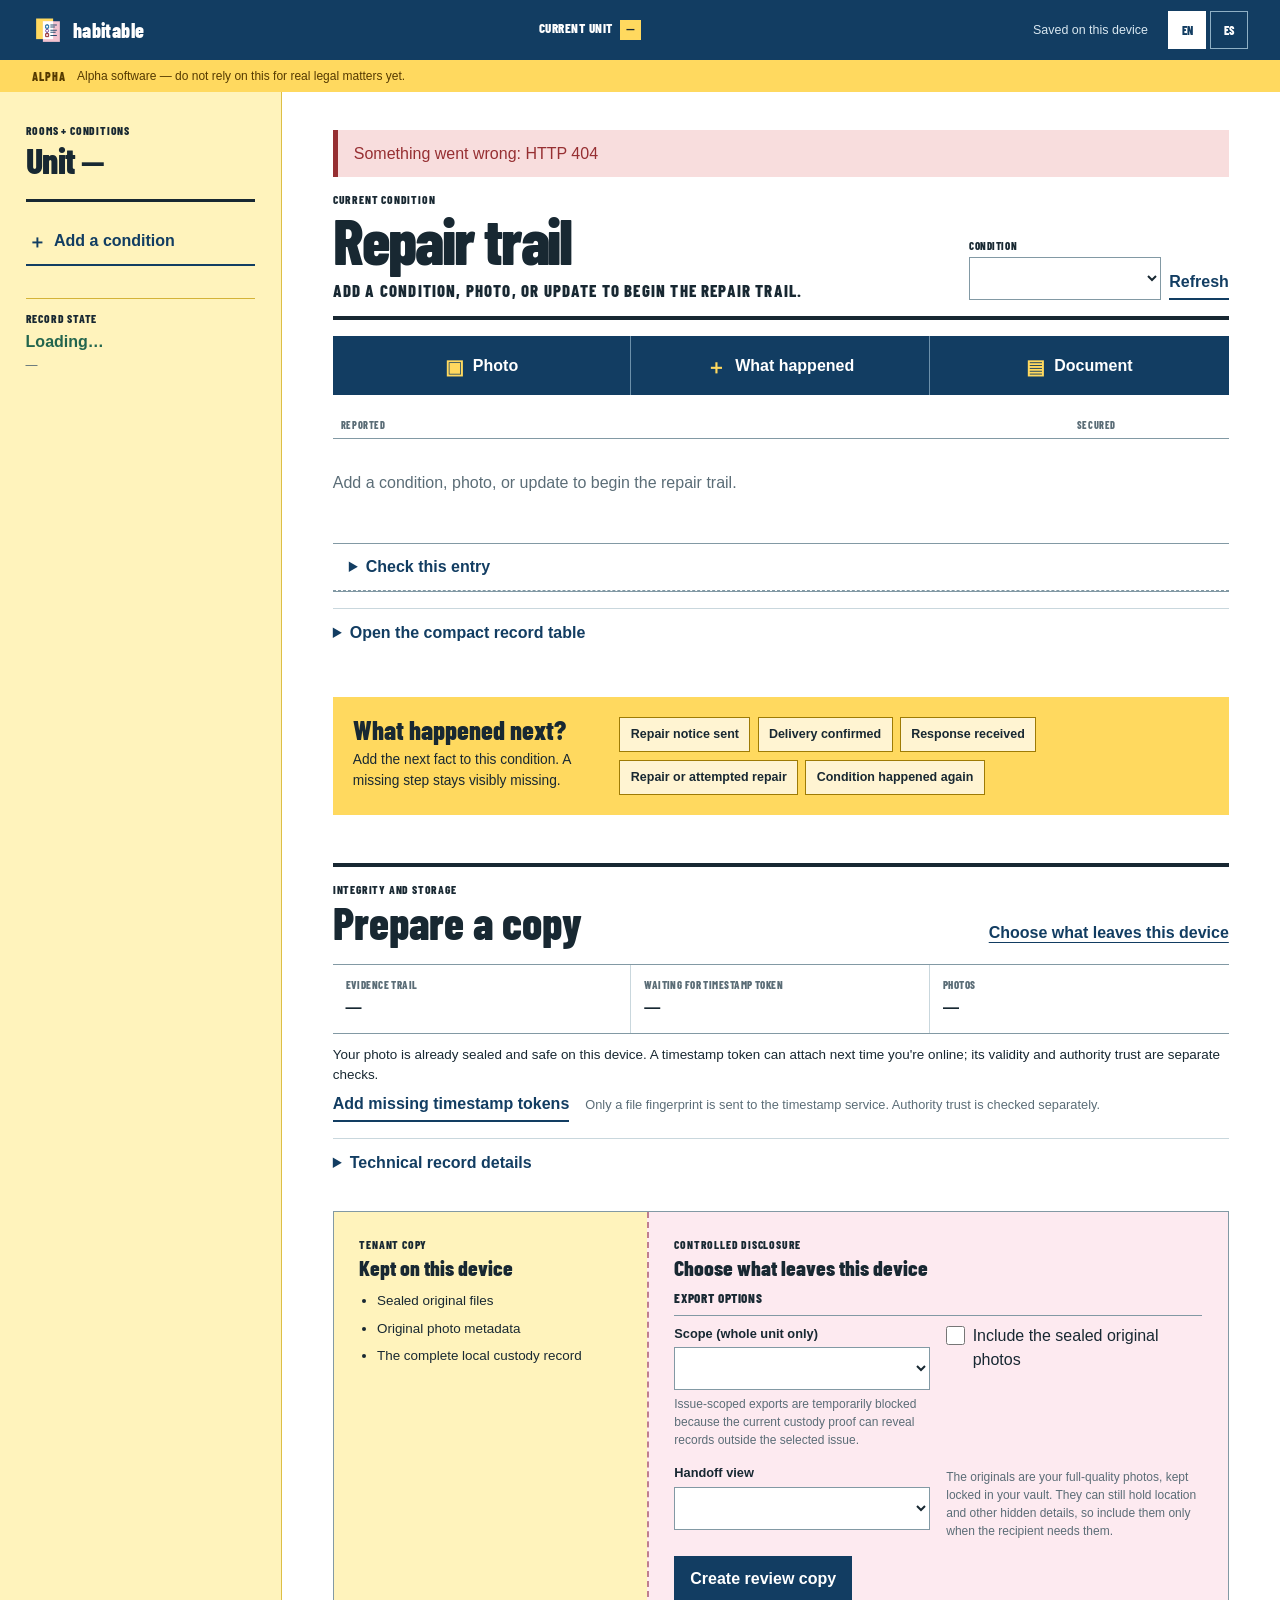
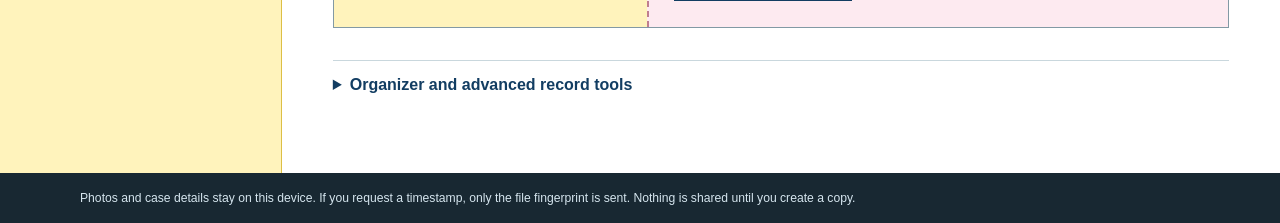
==== app/index.html @ 4eecc96c "wip: preserve in-progress work after an interrupted session Committed as-is by an automated sweep. N" ====
<!doctype html>
<html lang="en" dir="ltr">
  <head>
    <meta charset="utf-8" />
    <meta name="viewport" content="width=device-width, initial-scale=1" />
    <meta name="theme-color" content="#123d62" />
    <meta name="description" data-i18n="meta_description"
          content="Local-first tenant habitability-evidence tool." />
    <title data-i18n="app_title">habitable</title>
    <link rel="manifest" href="manifest.webmanifest" />
    <link rel="icon" href="icons/icon.svg" type="image/svg+xml" />
    <link rel="apple-touch-icon" href="icons/apple-touch-icon.png" />
    <meta name="mobile-web-app-capable" content="yes" />
    <meta name="apple-mobile-web-app-capable" content="yes" />
    <meta name="apple-mobile-web-app-title" content="habitable" />
    <meta name="apple-mobile-web-app-status-bar-style" content="black-translucent" />
    <link rel="stylesheet" href="styles.css" />
  </head>
  <body>
    <a class="skip-link" href="#main" data-i18n="skip_to_main">Skip to main content</a>

    <header class="case-header">
      <a class="brand" href="#atlas" aria-label="habitable">
        <img class="brand-mark" src="icons/icon.svg" alt="" width="32" height="32" />
        <span class="brand-name" data-i18n="app_name">habitable</span>
      </a>
      <p class="unit-stamp">
        <span data-i18n="workspace_unit">Current unit</span>
        <strong id="header-unit">—</strong>
      </p>
      <p class="local-state" data-i18n="rail_private">Saved on this device</p>
      <nav class="lang-nav" data-i18n-aria="lang_nav_label" aria-label="Language">
        <span class="sr-only" id="lang-label" data-i18n="language">Language</span>
        <div class="lang-buttons" role="group" aria-labelledby="lang-label">
          <button type="button" id="lang-en" class="lang-btn" data-lang="en"
                  aria-pressed="true">EN</button>
          <button type="button" id="lang-es" class="lang-btn" data-lang="es"
                  aria-pressed="false">ES</button>
        </div>
      </nav>
    </header>

    <div class="alpha-strip" role="region" data-i18n-aria="alpha_label"
         aria-label="Alpha software warning">
      <strong data-i18n="alpha_tag">Alpha</strong>
      <span data-i18n="alpha_warning">Alpha software — do not rely on this for real
        legal matters yet.</span>
    </div>

    <main id="main" class="case-work">
      <aside class="condition-drawer" aria-labelledby="issues-h">
        <div class="drawer-heading">
          <p data-i18n="issues_kicker">Rooms + conditions</p>
          <h1 id="issues-h"><span data-i18n="status_unit">Unit</span>
            <span id="masthead-unit">—</span></h1>
        </div>

        <p id="issues-empty" class="empty-note" hidden data-i18n="issues_empty_next">No
          conditions yet. Add the first condition to begin.</p>
        <ul id="issues-list" class="issues-list"></ul>
        <button type="button" class="new-condition" data-open-dialog="issue-dialog">
          <span aria-hidden="true">＋</span>
          <span data-i18n="add_issue_heading">Add a condition</span>
        </button>

        <div class="drawer-state" aria-labelledby="rail-state-h">
          <p id="rail-state-h" data-i18n="rail_record_state">Record state</p>
          <strong id="rail-custody" data-i18n="status_loading">Loading…</strong>
          <span id="rail-stamp">—</span>
        </div>
      </aside>

      <div class="repair-desk">
        <div id="announcer" class="announcer" role="status" aria-live="polite"
             aria-atomic="true"></div>

        <header class="trail-header">
          <div class="trail-title">
            <p id="trail-room" data-i18n="current_condition">Current condition</p>
            <h2 id="atlas-h" data-i18n="atlas_heading">Repair trail</h2>
            <p id="trail-condition" data-i18n="atlas_empty">Add a condition to begin its
              repair trail.</p>
          </div>
          <div class="condition-picker">
            <label for="atlas-filter-issue" data-i18n="atlas_filter_issue">Condition</label>
            <select id="atlas-filter-issue"></select>
            <button type="button" id="refresh-btn" class="text-button"
                    data-i18n="refresh">Refresh</button>
          </div>
        </header>

        <div id="record" class="entry-dock" role="toolbar"
             data-i18n-aria="entry_actions_label" aria-label="Add to this repair trail">
          <button type="button" data-open-dialog="capture-dialog">
            <span class="action-glyph" aria-hidden="true">▣</span>
            <span data-i18n="capture_heading">Photo</span>
          </button>
          <button type="button" data-open-dialog="timeline-dialog">
            <span class="action-glyph" aria-hidden="true">＋</span>
            <span data-i18n="timeline_heading">What happened</span>
          </button>
          <button type="button" data-open-dialog="artifact-dialog">
            <span class="action-glyph" aria-hidden="true">▤</span>
            <span data-i18n="artifact_heading">Document</span>
          </button>
        </div>

        <section id="atlas" class="trail" aria-labelledby="atlas-h">
          <div class="dual-clock-key">
            <span data-i18n="reported_date_label">Reported</span>
            <span data-i18n="secured_date_label">Secured</span>
          </div>
          <div id="atlas-plot" class="trail-log" role="group"
               aria-labelledby="atlas-h atlas-summary">
            <p id="atlas-empty" class="trail-empty" data-i18n="atlas_empty">Add a
              condition, photo, or update to begin the repair trail.</p>
            <div id="atlas-nodes" class="atlas-nodes"></div>
          </div>
          <p id="atlas-summary" class="sr-only" data-i18n="atlas_summary_empty">No events yet.</p>

          <details id="atlas-inspector" class="evidence-fold">
            <summary data-i18n="inspector_kicker">Check this entry</summary>
            <div class="fold-grid">
              <div class="fold-report">
                <span class="fold-label" data-i18n="reported_layer_label">What was reported</span>
                <h3 id="inspector-h" data-i18n="inspector_empty_heading">Choose an entry</h3>
                <p id="inspector-report" class="muted"
                   data-i18n="inspector_empty_body">Its reported date, source, links,
                  and technical handling will appear here.</p>
              </div>
              <div id="inspector-content" class="fold-proof">
                <span class="fold-label" data-i18n="secured_layer_label">What can be checked</span>
              </div>
            </div>
          </details>

          <details class="accessible-record">
            <summary data-i18n="atlas_read_as_list">Open the compact record table</summary>
            <div class="table-wrap">
              <table>
                <thead><tr>
                  <th scope="col" data-i18n="reported_date_label">Reported</th>
                  <th scope="col" data-i18n="atlas_col_issue">Condition</th>
                  <th scope="col" data-i18n="atlas_col_event">What happened</th>
                  <th scope="col" data-i18n="atlas_col_source">Source</th>
                  <th scope="col" data-i18n="secured_date_label">Secured</th>
                </tr></thead>
                <tbody id="atlas-table-body"></tbody>
              </table>
            </div>
          </details>
        </section>

        <section class="next-step" aria-labelledby="next-step-h">
          <div>
            <h2 id="next-step-h" data-i18n="next_heading">What happened next?</h2>
            <p data-i18n="next_intro">Add the next fact to this condition. A missing
              step stays visibly missing.</p>
          </div>
          <div class="next-actions">
            <button type="button" data-timeline-type="notice_sent"
                    data-i18n="event_notice_sent">Repair request sent</button>
            <button type="button" data-timeline-type="delivery_confirmed"
                    data-i18n="event_delivery_confirmed">Delivery confirmed</button>
            <button type="button" data-timeline-type="response_received"
                    data-i18n="event_response_received">Response received</button>
            <button type="button" data-timeline-type="repair"
                    data-i18n="event_repair">Repair or attempted repair</button>
            <button type="button" data-timeline-type="recurrence"
                    data-i18n="event_recurrence">Condition happened again</button>
          </div>
        </section>

        <section id="coordinate" class="prepare-copy" aria-labelledby="status-h">
          <header>
            <div>
              <p class="copy-label" data-i18n="coordinate_kicker">Before sharing</p>
              <h2 id="status-h" data-i18n="status_heading">Prepare a copy</h2>
            </div>
            <a href="#share" class="prepare-link" data-i18n="export_heading">Choose what
              leaves this device</a>
          </header>

          <div class="plain-checks">
            <p>
              <span data-i18n="status_custody">Chain of custody</span>
              <strong id="st-custody">—</strong>
            </p>
            <p>
              <span data-i18n="status_awaiting">Waiting for a timestamp token</span>
              <strong id="st-awaiting" aria-describedby="st-awaiting-help">—</strong>
            </p>
            <p>
              <span data-i18n="status_captures">Photos</span>
              <strong id="st-captures">—</strong>
            </p>
          </div>
          <p class="status-help" id="st-awaiting-help"
             data-i18n="status_awaiting_help">Photos are sealed locally while an independent
            timestamp is pending.</p>
          <div class="resolve-row">
            <button type="button" id="resolve-btn" class="text-button"
                    aria-describedby="resolve-help" data-i18n="resolve_deferred">Fetch missing
              timestamps</button>
            <p id="resolve-help" data-i18n="resolve_help">Only a file fingerprint is sent
              to the timestamp service.</p>
          </div>

          <details class="technical-record">
            <summary data-i18n="technical_details">Technical record details</summary>
            <p id="readiness-copy" class="muted" data-i18n="readiness_empty">Add a photo
              to begin documenting this case.</p>
            <span id="readiness-ring" class="sr-only" aria-hidden="true"><span
              id="readiness-value">0/0</span></span>
            <dl id="status-grid">
              <div><dt data-i18n="status_unit">Unit</dt><dd id="st-unit"
                data-i18n="status_loading">Loading…</dd></div>
              <div><dt data-i18n="status_fingerprint">Device fingerprint</dt>
                <dd id="st-fingerprint" class="mono" data-i18n="status_loading">Loading…</dd></div>
              <div><dt data-i18n="status_issues">Conditions</dt><dd id="st-issues">—</dd></div>
              <div><dt data-i18n="status_timestamped">Timestamp attached</dt>
                <dd id="st-timestamped">—</dd></div>
              <div><dt data-i18n="status_storage">Storage</dt><dd id="st-storage">—</dd></div>
              <div><dt data-i18n="status_network">Network</dt><dd id="st-network">—</dd></div>
            </dl>
            <div class="storage-track" aria-hidden="true"><span id="storage-sealed"></span><span
              id="storage-shared"></span></div>
            <p class="muted" id="storage-note"
               data-i18n="storage_doubling_note">Sealed originals are kept twice by design.</p>
          </details>

          <section id="share" class="copy-envelope" aria-labelledby="export-h">
            <div class="kept-side">
              <p class="copy-label" data-i18n="copy_kept_label">Tenant copy</p>
              <h3 data-i18n="copy_kept_heading">Kept on this device</h3>
              <ul>
                <li data-i18n="copy_kept_originals">Sealed original files</li>
                <li data-i18n="copy_kept_metadata">Original photo metadata</li>
                <li data-i18n="copy_kept_custody">The complete local custody record</li>
              </ul>
            </div>
            <div class="leaving-side">
              <p class="copy-label" data-i18n="share_kicker">Review copy</p>
              <h3 id="export-h" data-i18n="export_heading">Choose what leaves this device</h3>
              <form id="export-form" novalidate>
                <fieldset>
                  <legend data-i18n="export_legend">Copy options</legend>
                  <div class="field">
                    <label for="ex-issue" data-i18n="field_issue_optional">Scope (whole unit only)</label>
                    <select id="ex-issue" name="issue_id" aria-describedby="ex-scope-help"></select>
                    <p class="field-help" id="ex-scope-help"
                       data-i18n="export_scope_help">Issue-scoped exports are temporarily blocked.</p>
                  </div>
                  <div class="field-check">
                    <input type="checkbox" id="ex-originals" name="include_originals"
                           aria-describedby="ex-originals-help" />
                    <label for="ex-originals" data-i18n="field_include_originals">Include sealed
                      original photos</label>
                  </div>
                  <div class="field">
                    <label for="ex-profile" data-i18n="field_handoff_profile">View for the recipient</label>
                    <select id="ex-profile"></select>
                  </div>
                  <p class="field-help" id="ex-originals-help"
                     data-i18n="field_include_originals_help">Originals can hold location and
                    other hidden details.</p>
                </fieldset>
                <button type="submit" class="make-copy" data-i18n="export_submit">Create review copy</button>
              </form>
              <div id="export-result" class="result" hidden></div>
            </div>
          </section>
        </section>

        <details class="advanced-tools">
          <summary data-i18n="advanced_tools">Organizer and advanced record tools</summary>
          <div class="advanced-grid">
            <form id="relationship-form" novalidate>
              <fieldset>
                <legend data-i18n="relationship_heading">Connect records manually</legend>
                <div class="field">
                  <label for="rel-issue" data-i18n="field_issue">Condition</label>
                  <select id="rel-issue" required></select>
                </div>
                <div class="field">
                  <label for="rel-type" data-i18n="field_relationship_type">Relationship</label>
                  <select id="rel-type" required>
                    <option value="documents_condition">documents condition</option>
                    <option value="sent_via">sent via</option>
                    <option value="delivery_receipt_for">delivery receipt for</option>
                    <option value="response_to">response to</option>
                    <option value="before_of">before</option>
                    <option value="after_of">after</option>
                    <option value="inspection_finding_for">inspection finding for</option>
                    <option value="repair_claim_for">repair claim for</option>
                    <option value="expense_caused_by">expense caused by (asserted)</option>
                    <option value="deduction_for">deduction for (asserted)</option>
                    <option value="supports">supports</option>
                  </select>
                </div>
                <div class="field">
                  <label for="rel-source" data-i18n="field_source_id">Source record ID</label>
                  <input id="rel-source" required aria-required="true" class="mono" />
                </div>
                <div class="field">
                  <label for="rel-target" data-i18n="field_target_id">Target record ID</label>
                  <input id="rel-target" required aria-required="true" class="mono" />
                </div>
                <div class="field">
                  <label for="rel-assertion" data-i18n="field_assertion">Neutral note (optional)</label>
                  <input id="rel-assertion" />
                </div>
              </fieldset>
              <button type="submit" class="text-button" data-i18n="relationship_submit">Add relationship</button>
            </form>

            <form id="profile-form" novalidate>
              <fieldset>
                <legend data-i18n="profile_heading">Recipient workflow</legend>
                <div class="field">
                  <label for="profile-select" data-i18n="field_profile">Workflow</label>
                  <select id="profile-select" required></select>
                </div>
                <p id="profile-review" class="field-help"
                   data-i18n="profile_review_help">Some workflows require external review before
                  pilot use.</p>
              </fieldset>
              <button type="submit" class="text-button"
                      data-i18n="profile_submit">Select workflow</button>
            </form>
          </div>
        </details>
      </div>
    </main>

    <dialog id="capture-dialog" class="entry-dialog" aria-labelledby="capture-dialog-h">
      <div class="dialog-bar">
        <h2 id="capture-dialog-h" data-i18n="capture_heading">Photo</h2>
        <button type="button" class="dialog-close" data-close-dialog
                data-i18n-aria="close_dialog" aria-label="Close">×</button>
      </div>
      <form id="capture-form" novalidate>
        <fieldset>
          <legend data-i18n="capture_legend">Photo and details</legend>
          <div class="field">
            <label for="cap-issue" data-i18n="field_issue">Condition</label>
            <select id="cap-issue" name="issue_id" required aria-required="true"></select>
          </div>
          <div class="field">
            <label for="cap-file" data-i18n="field_photo">Photo</label>
            <input type="file" id="cap-file" name="file" accept="image/*"
                   capture="environment" required aria-required="true" />
          </div>
          <div class="field-check practice-control">
            <input type="checkbox" id="cap-devtsa" name="dev_tsa"
                   aria-describedby="cap-devtsa-help" />
            <label for="cap-devtsa" data-i18n="field_dev_tsa">Use a practice timestamp
              (offline testing)</label>
          </div>
          <p class="field-help" id="cap-devtsa-help"
             data-i18n="field_dev_tsa_help">For trying out the app without internet. A
            practice timestamp is not trusted.</p>
        </fieldset>
        <button type="submit" class="dialog-submit"
                data-i18n="capture_submit">Save photo to this condition</button>
      </form>
    </dialog>

    <dialog id="timeline-dialog" class="entry-dialog" aria-labelledby="timeline-dialog-h">
      <div class="dialog-bar">
        <h2 id="timeline-dialog-h" data-i18n="timeline_heading">What happened</h2>
        <button type="button" class="dialog-close" data-close-dialog
                data-i18n-aria="close_dialog" aria-label="Close">×</button>
      </div>
      <form id="timeline-form" novalidate>
        <fieldset>
          <legend data-i18n="timeline_legend">Update details</legend>
          <div class="field">
            <label for="tl-issue" data-i18n="field_issue">Condition</label>
            <select id="tl-issue" name="issue_id" required aria-required="true"></select>
          </div>
          <div class="field">
            <label for="tl-type" data-i18n="field_event_type">What happened</label>
            <select id="tl-type" name="event_type" required aria-required="true">
              <option value="condition_observed" data-i18n="event_condition_observed">Condition observed</option>
              <option value="notice_sent" data-i18n="event_notice_sent">Repair notice sent</option>
              <option value="delivery_confirmed" data-i18n="event_delivery_confirmed">Delivery confirmed</option>
              <option value="response_received" data-i18n="event_response_received">Response received</option>
              <option value="inspection" data-i18n="event_inspection">Inspection</option>
              <option value="repair" data-i18n="event_repair">Repair or attempted repair</option>
              <option value="recurrence" data-i18n="event_recurrence">Condition happened again</option>
              <option value="impact" data-i18n="event_impact">Impact recorded</option>
              <option value="other" data-i18n="event_other">Other</option>
            </select>
          </div>
          <div class="field" id="tl-other-field" hidden>
            <label for="tl-other" data-i18n="field_other_label">Name the other event</label>
            <input type="text" id="tl-other" name="other_label" autocomplete="off" />
          </div>
          <div class="field">
            <label for="tl-occurred" data-i18n="field_occurred_at">Date it happened</label>
            <input type="date" id="tl-occurred" name="occurred_at" required
                   aria-required="true" aria-describedby="tl-time-help" />
            <p class="field-help" id="tl-time-help"
               data-i18n="field_occurred_at_help">This is the date you report. The app
              separately records when you added this entry.</p>
          </div>
          <div class="field">
            <label for="tl-source" data-i18n="field_source">How do you know?</label>
            <select id="tl-source" name="source" required aria-required="true">
              <option value="firsthand" data-i18n="source_firsthand">Firsthand observation</option>
              <option value="message" data-i18n="source_message">Message or conversation</option>
              <option value="document" data-i18n="source_document">Document or receipt</option>
              <option value="official_record" data-i18n="source_official_record">Inspector or official record</option>
              <option value="other" data-i18n="source_other">Other source</option>
            </select>
          </div>
          <div class="field" id="tl-source-other-field" hidden>
            <label for="tl-source-other" data-i18n="field_source_detail">Name the other source</label>
            <input type="text" id="tl-source-other" name="source_detail" autocomplete="off" />
          </div>
          <div class="field field-wide">
            <label for="tl-text" data-i18n="field_text">Neutral factual note</label>
            <textarea id="tl-text" name="text" rows="3" required aria-required="true"></textarea>
          </div>
          <details class="link-evidence field-wide">
            <summary data-i18n="timeline_links_heading">Link related evidence (optional)</summary>
            <p class="field-help" data-i18n="timeline_links_help">Links keep the condition,
              notice, delivery, and response together.</p>
            <div class="field">
              <label for="tl-captures" data-i18n="field_link_captures">Related photos</label>
              <select id="tl-captures" name="capture_ids" multiple></select>
            </div>
            <div class="field">
              <label for="tl-notice" data-i18n="field_link_notice">Related repair notice</label>
              <select id="tl-notice" name="notice_entry_id"></select>
            </div>
            <div class="field">
              <label for="tl-receipt" data-i18n="field_link_receipt">Related delivery confirmation</label>
              <select id="tl-receipt" name="receipt_entry_id"></select>
            </div>
            <div class="field">
              <label for="tl-response" data-i18n="field_link_response">Related response</label>
              <select id="tl-response" name="response_entry_id"></select>
            </div>
          </details>
        </fieldset>
        <button type="submit" class="dialog-submit" data-i18n="timeline_submit">Add to
          repair trail</button>
      </form>
    </dialog>

    <dialog id="artifact-dialog" class="entry-dialog" aria-labelledby="artifact-dialog-h">
      <div class="dialog-bar">
        <h2 id="artifact-dialog-h" data-i18n="artifact_heading">Document</h2>
        <button type="button" class="dialog-close" data-close-dialog
                data-i18n-aria="close_dialog" aria-label="Close">×</button>
      </div>
      <form id="artifact-form" novalidate>
        <fieldset>
          <legend data-i18n="artifact_legend">Document details</legend>
          <div class="field">
            <label for="art-issue" data-i18n="field_issue">Condition</label>
            <select id="art-issue" required aria-required="true"></select>
          </div>
          <div class="field">
            <label for="art-file" data-i18n="field_document">Document</label>
            <input type="file" id="art-file" accept=".pdf,.txt,.md,.html,.eml,.json,.csv,image/*"
                   required aria-required="true" />
          </div>
          <div class="field">
            <label for="art-type" data-i18n="field_artifact_type">Document type</label>
            <select id="art-type" required>
              <option value="repair_request" data-i18n="artifact_repair_request">Repair request</option>
              <option value="delivery_receipt" data-i18n="artifact_delivery_receipt">Delivery receipt</option>
              <option value="landlord_response" data-i18n="artifact_landlord_response">Landlord response</option>
              <option value="inspection_report" data-i18n="artifact_inspection_report">Inspection report</option>
              <option value="utility_notice" data-i18n="artifact_utility_notice">Utility notice</option>
              <option value="accommodation_request" data-i18n="artifact_accommodation_request">Accommodation request</option>
              <option value="supporting_letter" data-i18n="artifact_supporting_letter">Supporting letter</option>
              <option value="clinician_letter" data-i18n="artifact_clinician_letter">Clinician letter</option>
              <option value="expense_receipt" data-i18n="artifact_expense_receipt">Expense receipt</option>
              <option value="deduction_itemization" data-i18n="artifact_deduction_itemization">Deduction itemization</option>
              <option value="relocation_record" data-i18n="artifact_relocation_record">Relocation record</option>
              <option value="partner_export" data-i18n="artifact_partner_export">Partner export</option>
              <option value="other_document" data-i18n="artifact_other_document">Other document</option>
            </select>
          </div>
          <div class="field">
            <label for="art-title" data-i18n="field_title">Title</label>
            <input id="art-title" required aria-required="true" />
          </div>
          <div class="field">
            <label for="art-source" data-i18n="field_artifact_source">How did you get this copy?</label>
            <input id="art-source" required aria-required="true" />
          </div>
          <div class="field">
            <label for="art-issuer" data-i18n="field_issuer">Asserted issuer (optional)</label>
            <input id="art-issuer" />
          </div>
          <div class="field">
            <label for="art-date" data-i18n="field_occurred_at">Date it happened</label>
            <input type="date" id="art-date" required aria-required="true" />
          </div>
        </fieldset>
        <button type="submit" class="dialog-submit"
                data-i18n="artifact_submit">Save document to this condition</button>
      </form>
    </dialog>

    <dialog id="issue-dialog" class="entry-dialog" aria-labelledby="issue-dialog-h">
      <div class="dialog-bar">
        <h2 id="issue-dialog-h" data-i18n="add_issue_heading">Add a condition</h2>
        <button type="button" class="dialog-close" data-close-dialog
                data-i18n-aria="close_dialog" aria-label="Close">×</button>
      </div>
      <form id="add-issue-form" novalidate>
        <fieldset>
          <legend data-i18n="add_issue_legend">What needs repair?</legend>
          <div class="field">
            <label for="ai-room" data-i18n="field_room">Room</label>
            <input type="text" id="ai-room" name="room" autocomplete="off" />
          </div>
          <div class="field">
            <label for="ai-category" data-i18n="field_category">Condition</label>
            <input type="text" id="ai-category" name="category" required
                   aria-required="true" autocomplete="off" />
          </div>
          <div class="field">
            <label for="ai-title" data-i18n="field_title">Short name</label>
            <input type="text" id="ai-title" name="title" autocomplete="off" />
          </div>
          <div class="field">
            <label for="ai-severity" data-i18n="field_severity">Urgency</label>
            <select id="ai-severity" name="severity">
              <option value="" data-i18n="severity_unset">Not set</option>
              <option value="low" data-i18n="severity_low">Low</option>
              <option value="medium" data-i18n="severity_medium">Medium</option>
              <option value="high" data-i18n="severity_high">High</option>
              <option value="urgent" data-i18n="severity_urgent">Urgent</option>
            </select>
          </div>
          <div class="field field-wide">
            <label for="ai-description" data-i18n="field_description">What can you observe?</label>
            <textarea id="ai-description" name="description" rows="3"></textarea>
          </div>
        </fieldset>
        <button type="submit" class="dialog-submit"
                data-i18n="add_issue_submit">Start this repair trail</button>
      </form>
    </dialog>

    <footer class="site-footer">
      <p data-i18n="footer_note">Photos and case details stay on this device. If you
        request a timestamp, only the file fingerprint is sent. Nothing is shared until
        you create a copy.</p>
    </footer>

    <script src="app.js"></script>
  </body>
</html>
---- app/styles.css ----
/* SPDX-License-Identifier: AGPL-3.0-or-later */
/* habitable — a screen-native repair trail, not a case-management dashboard. */

@font-face {
  font-family: "Barlow Condensed";
  src: url("fonts/BarlowCondensed-SemiBold.ttf") format("truetype");
  font-style: normal;
  font-weight: 600;
  font-display: swap;
}

@font-face {
  font-family: "Barlow Condensed";
  src: url("fonts/BarlowCondensed-ExtraBold.ttf") format("truetype");
  font-style: normal;
  font-weight: 800;
  font-display: swap;
}

:root {
  color-scheme: light;
  --screen: #edf3f5;
  --white: #ffffff;
  --ink: #182832;
  --muted: #5b6d77;
  --carbon: #123d62;
  --carbon-bright: #176aa7;
  --carbon-soft: #dbeaf3;
  --tenant: #ffd95f;
  --tenant-soft: #fff3bc;
  --shared: #f3c2cf;
  --shared-soft: #fdeaf0;
  --rule: #c9d7dd;
  --rule-dark: #8299a4;
  --good: #23654e;
  --good-soft: #d9eee6;
  --pending: #8a5c0a;
  --pending-soft: #fff0bd;
  --bad: #962f32;
  --bad-soft: #f8dddd;
  --body: "Trebuchet MS", "Aptos", "Segoe UI", sans-serif;
  --utility: "Barlow Condensed", "Arial Narrow", "Aptos Narrow", sans-serif;
  --data: ui-monospace, "SFMono-Regular", Menlo, Consolas, monospace;
  --page: min(92rem, 100%);
}

* { box-sizing: border-box; }
html { scroll-behavior: smooth; -webkit-text-size-adjust: 100%; }
body {
  min-block-size: 100vh;
  margin: 0;
  color: var(--ink);
  background: var(--screen);
  font: 1rem/1.5 var(--body);
}

button,
input,
select,
textarea { font: inherit; }
button,
select,
summary,
input[type="file"],
input[type="checkbox"] { cursor: pointer; }
a { color: var(--carbon); text-underline-offset: .22em; }
:focus-visible {
  outline: 3px solid var(--white);
  outline-offset: 2px;
  box-shadow: 0 0 0 5px var(--carbon);
}
[hidden] { display: none !important; }

.sr-only {
  position: absolute;
  inline-size: 1px;
  block-size: 1px;
  padding: 0;
  margin: -1px;
  overflow: hidden;
  clip: rect(0, 0, 0, 0);
  white-space: nowrap;
  border: 0;
}
.muted,
.field-help { color: var(--muted); }
.mono {
  overflow-wrap: anywhere;
  font-family: var(--data);
  font-size: .8rem;
}

.skip-link {
  position: fixed;
  inset-block-start: .5rem;
  inset-inline-start: -100vw;
  z-index: 100;
  padding: .7rem 1rem;
  color: var(--white);
  background: var(--ink);
  font-weight: 800;
}
.skip-link:focus { inset-inline-start: .5rem; }

/* The app opens like a field tool: unit, local state, and language in one line. */
.case-header {
  min-block-size: 3.75rem;
  display: grid;
  grid-template-columns: minmax(10rem, 1fr) auto minmax(10rem, 1fr) auto;
  align-items: center;
  gap: 1.25rem;
  padding: .55rem clamp(.8rem, 3vw, 2rem);
  color: var(--white);
  background: var(--carbon);
}
.brand {
  width: max-content;
  display: inline-flex;
  align-items: center;
  gap: .55rem;
  color: inherit;
  text-decoration: none;
}
.brand-mark { display: block; }
.brand-name {
  font: 800 1.25rem/1 var(--utility);
  letter-spacing: .02em;
  text-transform: lowercase;
}
.unit-stamp,
.local-state { margin: 0; }
.unit-stamp {
  display: flex;
  align-items: baseline;
  gap: .45rem;
  font: 700 .82rem/1 var(--utility);
  letter-spacing: .04em;
  text-transform: uppercase;
}
.unit-stamp strong {
  padding: .2rem .4rem;
  color: var(--ink);
  background: var(--tenant);
  font-family: var(--data);
}
.local-state {
  justify-self: end;
  color: #d8e7f0;
  font-size: .78rem;
}
.lang-buttons { display: flex; gap: .2rem; }
.lang-btn {
  min-inline-size: 2.4rem;
  min-block-size: 2.4rem;
  padding: .25rem;
  color: var(--white);
  background: transparent;
  border: 1px solid #8fb0c5;
  font: 800 .75rem/1 var(--utility);
}
.lang-btn[aria-pressed="true"] {
  color: var(--carbon);
  background: var(--white);
  border-color: var(--white);
}

.alpha-strip {
  display: flex;
  align-items: center;
  gap: .7rem;
  min-block-size: 2rem;
  padding: .3rem clamp(.8rem, 3vw, 2rem);
  color: #553a00;
  background: var(--tenant);
  font-size: .75rem;
}
.alpha-strip strong {
  font-family: var(--utility);
  letter-spacing: .08em;
  text-transform: uppercase;
}

.case-work {
  width: var(--page);
  min-block-size: calc(100vh - 5.75rem);
  display: grid;
  grid-template-columns: clamp(15.5rem, 22vw, 20rem) minmax(0, 1fr);
  margin: 0 auto;
  background: var(--white);
}

/* Canary is the tenant-held copy in a carbonless work-order set. */
.condition-drawer {
  min-inline-size: 0;
  padding: clamp(1.2rem, 3vw, 2rem) clamp(1rem, 2.4vw, 1.6rem);
  background: var(--tenant-soft);
  border-inline-end: 1px solid #ddbf45;
}
.drawer-heading {
  padding-block-end: 1rem;
  border-block-end: 3px solid var(--ink);
}
.drawer-heading p,
.trail-title > p,
.copy-label,
.fold-label,
.drawer-state > p {
  margin: 0 0 .25rem;
  font: 800 .72rem/1.2 var(--utility);
  letter-spacing: .07em;
  text-transform: uppercase;
}
.drawer-heading h1 {
  margin: 0;
  font: 800 clamp(1.6rem, 3vw, 2.25rem)/1 var(--utility);
  letter-spacing: -.015em;
}
.drawer-heading h1 span:last-child { font-family: var(--data); }
.empty-note {
  margin: 1rem 0;
  padding: .8rem 0;
  border-block-end: 1px solid #d4b338;
}
.issues-list {
  margin: 0;
  padding: 0;
  list-style: none;
}
.issue { border-block-end: 1px solid #d4b338; }
.issue-select {
  inline-size: 100%;
  display: grid;
  grid-template-columns: minmax(0, 1fr) auto;
  gap: .25rem .75rem;
  padding: .85rem .15rem;
  color: var(--ink);
  background: transparent;
  border: 0;
  text-align: start;
}
.issue-select[aria-pressed="true"] {
  padding-inline: .65rem;
  background: var(--white);
  box-shadow: inset .35rem 0 0 var(--carbon);
}
[dir="rtl"] .issue-select[aria-pressed="true"] {
  box-shadow: inset -.35rem 0 0 var(--carbon);
}
.issue-room {
  color: var(--muted);
  font: 800 .68rem/1.2 var(--utility);
  letter-spacing: .05em;
  text-transform: uppercase;
}
.issue-select strong {
  display: block;
  margin-block-start: .12rem;
  font-size: .95rem;
  line-height: 1.25;
}
.issue-count {
  align-self: center;
  min-inline-size: 2rem;
  padding: .12rem .35rem;
  color: var(--white);
  background: var(--carbon);
  font: 800 .68rem/1.2 var(--data);
  text-align: center;
}
.issue-state {
  grid-column: 1 / -1;
  color: var(--muted);
  font-size: .72rem;
}
.new-condition {
  inline-size: 100%;
  display: flex;
  align-items: center;
  gap: .5rem;
  margin-block-start: 1rem;
  padding: .7rem .15rem;
  color: var(--carbon);
  background: transparent;
  border: 0;
  border-block-end: 2px solid var(--carbon);
  font-weight: 800;
  text-align: start;
}
.new-condition span:first-child { font: 800 1.15rem/1 var(--utility); }
.drawer-state {
  margin-block-start: 2rem;
  padding-block-start: .8rem;
  border-block-start: 1px solid #d4b338;
}
.drawer-state strong {
  display: block;
  color: var(--good);
}
.drawer-state > span {
  display: block;
  margin-block-start: .15rem;
  color: var(--muted);
  font-size: .75rem;
}

.repair-desk {
  min-inline-size: 0;
  padding: clamp(1.15rem, 3vw, 2.5rem) clamp(1rem, 4vw, 4rem) 4rem;
}
.announcer {
  position: sticky;
  inset-block-start: .5rem;
  z-index: 12;
  min-block-size: 0;
}
.announcer:empty { display: none; }
.announcer:not(:empty) {
  margin-block-end: 1rem;
  padding: .7rem 1rem;
  color: var(--good);
  background: var(--good-soft);
  border-inline-start: .35rem solid var(--good);
}
.announcer.is-error {
  color: var(--bad);
  background: var(--bad-soft);
  border-inline-start-color: var(--bad);
}

.trail-header {
  display: grid;
  grid-template-columns: minmax(0, 1fr) auto;
  align-items: end;
  gap: 1.5rem;
  padding-block-end: 1rem;
  border-block-end: 4px solid var(--ink);
}
.trail-title h2 {
  margin: 0;
  font: 800 clamp(2.2rem, 5vw, 4.6rem)/.92 var(--utility);
  letter-spacing: -.035em;
}
.trail-title #trail-condition {
  max-inline-size: 48rem;
  margin: .65rem 0 0;
  font-size: 1.05rem;
  font-weight: 700;
}
.condition-picker {
  display: grid;
  grid-template-columns: auto auto;
  gap: .3rem .5rem;
  align-items: end;
}
.condition-picker label {
  grid-column: 1 / -1;
  font: 800 .68rem/1.2 var(--utility);
  letter-spacing: .05em;
  text-transform: uppercase;
}
.condition-picker select {
  min-inline-size: 12rem;
  max-inline-size: 18rem;
}

.entry-dock {
  display: grid;
  grid-template-columns: repeat(3, 1fr);
  margin-block: 1rem 1.5rem;
  color: var(--white);
  background: var(--carbon);
}
.entry-dock button {
  min-block-size: 3.7rem;
  display: flex;
  align-items: center;
  justify-content: center;
  gap: .55rem;
  padding: .65rem;
  color: inherit;
  background: transparent;
  border: 0;
  border-inline-end: 1px solid #6c90aa;
  font-weight: 800;
}
.entry-dock button:last-child { border-inline-end: 0; }
.entry-dock button:hover { background: var(--carbon-bright); }
.action-glyph {
  color: var(--tenant);
  font: 800 1.25rem/1 var(--utility);
}

.trail { margin-block-start: .5rem; }
.dual-clock-key {
  display: grid;
  grid-template-columns: 7.3rem 1.6rem minmax(0, 1fr) 9rem;
  gap: 0 .5rem;
  padding: 0 .5rem .4rem;
  color: var(--muted);
  font: 800 .64rem/1.2 var(--utility);
  letter-spacing: .06em;
  text-transform: uppercase;
}
.dual-clock-key span:first-child { grid-column: 1; }
.dual-clock-key span:last-child { grid-column: 4; }
.trail-log {
  position: relative;
  border-block-start: 1px solid var(--rule-dark);
}
.trail-empty {
  margin: 0;
  padding: 2rem 0;
  color: var(--muted);
}
.atlas-nodes { position: relative; }
.atlas-node {
  inline-size: 100%;
  min-block-size: 5.4rem;
  display: grid;
  grid-template-columns: 7.3rem 1.6rem minmax(0, 1fr) 9rem;
  align-items: stretch;
  gap: 0 .5rem;
  padding: 0 .5rem;
  color: var(--ink);
  background: var(--white);
  border: 0;
  border-block-end: 1px solid var(--rule);
  text-align: start;
}
.atlas-node:hover { background: #f6fafc; }
.atlas-node.node-selected {
  background: var(--carbon-soft);
  box-shadow: inset .35rem 0 0 var(--carbon-bright);
}
.atlas-node.node-linked:not(.node-selected) {
  background: #f5f0fa;
  box-shadow: inset .25rem 0 0 #8053a1;
}
[dir="rtl"] .atlas-node.node-selected {
  box-shadow: inset -.35rem 0 0 var(--carbon-bright);
}
[dir="rtl"] .atlas-node.node-linked:not(.node-selected) {
  box-shadow: inset -.25rem 0 0 #8053a1;
}
.trail-reported,
.trail-secured {
  align-self: center;
  font-family: var(--data);
  font-size: .7rem;
  line-height: 1.25;
}
.trail-secured {
  color: var(--muted);
  text-align: end;
}
.trail-mark {
  position: relative;
  display: flex;
  align-items: center;
  justify-content: center;
}
.trail-mark::before {
  content: "";
  position: absolute;
  inset-block: 0;
  inset-inline-start: calc(50% - 1px);
  inline-size: 2px;
  background: var(--rule-dark);
}
.trail-mark i {
  position: relative;
  z-index: 1;
  inline-size: 1rem;
  block-size: 1rem;
  display: block;
  background: var(--white);
  border: 3px solid var(--carbon-bright);
}
.event-notice .trail-mark i,
.event-delivery .trail-mark i { border-radius: 50%; border-color: #8053a1; }
.event-repair .trail-mark i { transform: rotate(45deg); border-color: var(--good); }
.event-recurrence .trail-mark i { border-color: var(--bad); background: var(--bad-soft); }
.node-awaiting .trail-mark i { border-style: dashed; border-color: var(--pending); }
.trail-copy {
  align-self: center;
  min-inline-size: 0;
  padding-block: .8rem;
}
.trail-copy strong {
  display: block;
  font-size: 1rem;
  line-height: 1.25;
}
.trail-copy span {
  display: block;
  margin-block-start: .18rem;
  color: var(--muted);
  font-size: .82rem;
  overflow-wrap: anywhere;
}
.trail-proof {
  display: inline-flex !important;
  width: max-content;
  margin-block-start: .4rem !important;
  padding: .1rem .35rem;
  color: var(--good) !important;
  background: var(--good-soft);
  font: 800 .63rem/1.3 var(--utility);
  letter-spacing: .03em;
  text-transform: uppercase;
}
.node-awaiting .trail-proof {
  color: var(--pending) !important;
  background: var(--pending-soft);
}

.evidence-fold {
  margin-block-start: 1rem;
  border-block: 1px solid var(--rule-dark);
}
.evidence-fold > summary {
  padding: .7rem 1rem;
  color: var(--carbon);
  background: var(--white);
  border-block-end: 1px dashed var(--rule-dark);
  font-weight: 800;
}
.fold-grid {
  display: grid;
  grid-template-columns: 1fr 2fr;
  gap: 0;
}
.fold-report,
.fold-proof { padding: 1rem; }
.fold-report { background: var(--tenant-soft); }
.fold-proof {
  background: var(--shared-soft);
  border-inline-start: 2px dashed #bd7b8c;
}
.fold-grid h3 { margin: .2rem 0 0; font-size: 1.15rem; }
#inspector-report { margin: .65rem 0 0; }
#inspector-content p { margin-block-start: 0; }
#inspector-content dl {
  display: grid;
  grid-template-columns: minmax(8rem, auto) 1fr;
  gap: .35rem 1rem;
  margin: 0;
}
#inspector-content dt {
  color: var(--muted);
  font: 800 .68rem/1.4 var(--utility);
  letter-spacing: .04em;
  text-transform: uppercase;
}
#inspector-content dd { margin: 0; }

.accessible-record,
.technical-record,
.advanced-tools {
  margin-block-start: 1rem;
  border-block-start: 1px solid var(--rule);
}
.accessible-record > summary,
.technical-record > summary,
.advanced-tools > summary {
  padding: .75rem 0;
  color: var(--carbon);
  font-weight: 800;
}
.table-wrap { max-inline-size: 100%; overflow-x: auto; }
table { inline-size: 100%; border-collapse: collapse; font-size: .84rem; }
th,
td {
  padding: .55rem;
  border-block-end: 1px solid var(--rule);
  text-align: start;
  vertical-align: top;
}
th {
  color: var(--muted);
  font: 800 .68rem/1.2 var(--utility);
  letter-spacing: .04em;
  text-transform: uppercase;
}
.table-select {
  padding: 0;
  color: var(--carbon);
  background: transparent;
  border: 0;
  text-align: start;
  text-decoration: underline;
  text-underline-offset: .2em;
}

.next-step {
  display: grid;
  grid-template-columns: minmax(13rem, .7fr) 1.7fr;
  gap: 1.5rem;
  margin-block-start: 2.5rem;
  padding: 1.25rem;
  background: var(--tenant);
}
.next-step h2 {
  margin: 0;
  font: 800 1.65rem/1 var(--utility);
}
.next-step p { margin: .4rem 0 0; font-size: .86rem; }
.next-actions {
  display: flex;
  flex-wrap: wrap;
  align-content: start;
  gap: .45rem;
}
.next-actions button {
  padding: .45rem .65rem;
  color: var(--ink);
  background: rgba(255, 255, 255, .72);
  border: 1px solid #9e7b05;
  font-size: .78rem;
  font-weight: 800;
}
.next-actions button:hover { background: var(--white); }

.prepare-copy {
  margin-block-start: 3rem;
  padding-block-start: 1rem;
  border-block-start: 4px solid var(--ink);
}
.prepare-copy > header {
  display: flex;
  align-items: end;
  justify-content: space-between;
  gap: 1rem;
}
.prepare-copy h2 {
  margin: 0;
  font: 800 clamp(1.75rem, 3.5vw, 2.8rem)/1 var(--utility);
}
.prepare-link { font-weight: 800; }
.plain-checks {
  display: grid;
  grid-template-columns: repeat(3, 1fr);
  margin-block-start: 1.2rem;
  border-block: 1px solid var(--rule-dark);
}
.plain-checks p {
  margin: 0;
  padding: .8rem;
  border-inline-end: 1px solid var(--rule);
}
.plain-checks p:last-child { border-inline-end: 0; }
.plain-checks span {
  display: block;
  color: var(--muted);
  font: 800 .68rem/1.25 var(--utility);
  letter-spacing: .04em;
  text-transform: uppercase;
}
.plain-checks strong { display: block; margin-block-start: .25rem; }
.custody-ok { color: var(--good); }
.custody-bad { color: var(--bad); }
.status-help { margin: .7rem 0 .2rem; font-size: .84rem; }
.resolve-row {
  display: flex;
  align-items: baseline;
  flex-wrap: wrap;
  gap: .5rem 1rem;
}
.resolve-row p { margin: 0; color: var(--muted); font-size: .8rem; }
.text-button {
  padding: .25rem 0;
  color: var(--carbon);
  background: transparent;
  border: 0;
  border-block-end: 2px solid currentColor;
  font-weight: 800;
}
.technical-record dl {
  display: grid;
  grid-template-columns: repeat(2, minmax(0, 1fr));
  gap: 0 1rem;
  margin: 0;
}
.technical-record dl div {
  padding: .55rem 0;
  border-block-end: 1px solid var(--rule);
}
.technical-record dt {
  color: var(--muted);
  font: 800 .68rem/1.2 var(--utility);
  text-transform: uppercase;
}
.technical-record dd { margin: .15rem 0 0; }
.storage-track {
  block-size: .45rem;
  display: flex;
  margin-block-start: .8rem;
  background: var(--rule);
}
#storage-sealed { background: var(--carbon-bright); }
#storage-shared { background: var(--shared); }

/* Carbonless-copy metaphor: canary stays with the tenant, pink leaves deliberately. */
.copy-envelope {
  display: grid;
  grid-template-columns: minmax(13rem, .7fr) minmax(0, 1.3fr);
  margin-block-start: 1.5rem;
  border: 1px solid var(--rule-dark);
}
.kept-side,
.leaving-side { padding: clamp(1rem, 3vw, 1.6rem); }
.kept-side { background: var(--tenant-soft); }
.leaving-side {
  background: var(--shared-soft);
  border-inline-start: 2px dashed #bf7e90;
}
.copy-envelope h3 {
  margin: .1rem 0 .8rem;
  font: 800 1.35rem/1.05 var(--utility);
}
.kept-side ul { margin: 0; padding-inline-start: 1.1rem; font-size: .84rem; }
.kept-side li + li { margin-block-start: .45rem; }
.leaving-side fieldset { grid-template-columns: 1fr 1fr; }
.make-copy,
.dialog-submit {
  min-block-size: 2.8rem;
  padding: .65rem 1rem;
  color: var(--white);
  background: var(--carbon);
  border: 0;
  font-weight: 800;
}
.make-copy:hover,
.dialog-submit:hover { background: var(--carbon-bright); }
.result {
  margin-block-start: 1rem;
  padding: 1rem;
  background: var(--white);
  border-inline-start: .35rem solid var(--carbon);
}
.result.is-ok { border-inline-start-color: var(--good); }
.result.is-error { border-inline-start-color: var(--bad); }
.proof {
  margin-block-start: 1rem;
  padding-block-start: .8rem;
  border-block-start: 1px solid var(--rule);
}
.proof-sub { margin: .4rem 0; }
.flash-ok { animation: flash-ok 1.1s ease-out; }
@keyframes flash-ok {
  0% { background: var(--good-soft); }
  100% { background: transparent; }
}

.advanced-tools { margin-block-start: 2rem; }
.advanced-grid {
  display: grid;
  grid-template-columns: 1fr 1fr;
  gap: 1.5rem;
  padding: 1rem;
  background: var(--screen);
}

fieldset {
  min-inline-size: 0;
  display: grid;
  grid-template-columns: repeat(2, minmax(0, 1fr));
  gap: .9rem 1rem;
  margin: 0 0 1rem;
  padding: 0;
  border: 0;
}
legend {
  grid-column: 1 / -1;
  inline-size: 100%;
  margin-block-end: .5rem;
  padding: 0 0 .5rem;
  border-block-end: 1px solid var(--rule-dark);
  font: 800 .82rem/1.2 var(--utility);
  letter-spacing: .05em;
  text-transform: uppercase;
}
.field,
.field-check { min-inline-size: 0; }
.field-wide { grid-column: 1 / -1; }
.field label {
  display: block;
  margin-block-end: .25rem;
  font-size: .8rem;
  font-weight: 800;
}
.field input,
.field select,
.field textarea,
.condition-picker select {
  inline-size: 100%;
  min-block-size: 2.7rem;
  padding: .55rem .65rem;
  color: var(--ink);
  background: var(--white);
  border: 1px solid var(--rule-dark);
  border-radius: 0;
}
.field textarea { resize: vertical; }
.field input[type="file"] { padding: .42rem; }
.field-help { margin: .3rem 0 0; font-size: .75rem; }
.field-check {
  display: grid;
  grid-template-columns: auto 1fr;
  align-items: start;
  gap: .45rem;
}
.field-check input {
  inline-size: 1.2rem;
  block-size: 1.2rem;
  margin: .12rem 0 0;
}
.link-evidence {
  grid-column: 1 / -1;
  padding: .7rem;
  background: var(--screen);
  border: 1px solid var(--rule);
}
.link-evidence > summary { font-weight: 800; }
.link-evidence[open] {
  display: grid;
  grid-template-columns: 1fr 1fr;
  gap: .8rem;
}
.link-evidence[open] > summary,
.link-evidence[open] > p { grid-column: 1 / -1; }

.entry-dialog {
  inline-size: min(46rem, calc(100% - 2rem));
  max-inline-size: none;
  max-block-size: calc(100vh - 2rem);
  margin-block: 1rem;
  margin-inline-start: auto;
  margin-inline-end: 1rem;
  padding: 0;
  color: var(--ink);
  background: var(--white);
  border: 0;
  border-block-start: .55rem solid var(--carbon);
  box-shadow: -1rem 0 3rem rgba(18, 61, 98, .24);
}
[dir="rtl"] .entry-dialog {
  margin-inline-start: 1rem;
  margin-inline-end: auto;
  box-shadow: 1rem 0 3rem rgba(18, 61, 98, .24);
}
.entry-dialog::backdrop { background: rgba(18, 40, 50, .62); }
.dialog-bar {
  display: flex;
  align-items: center;
  justify-content: space-between;
  gap: 1rem;
  padding: 1rem 1.25rem;
  background: var(--tenant-soft);
  border-block-end: 1px solid #d6b945;
}
.dialog-bar h2 {
  margin: 0;
  font: 800 2rem/1 var(--utility);
}
.dialog-close {
  inline-size: 2.5rem;
  block-size: 2.5rem;
  display: grid;
  place-items: center;
  padding: 0;
  color: var(--ink);
  background: transparent;
  border: 2px solid currentColor;
  font-size: 1.6rem;
  line-height: 1;
}
.entry-dialog form { padding: 1.25rem; }

.site-footer {
  padding: 1rem clamp(.8rem, 3vw, 2rem);
  color: #d5e5ee;
  background: var(--ink);
  font-size: .76rem;
}
.site-footer p { max-inline-size: 70rem; margin: 0 auto; }

@media (max-width: 900px) {
  .case-header {
    grid-template-columns: 1fr auto auto;
    gap: .65rem;
  }
  .local-state { display: none; }
  .case-work { grid-template-columns: 1fr; }
  .condition-drawer {
    padding-block: 1rem;
    border-inline-end: 0;
    border-block-end: 1px solid #d4b338;
  }
  .drawer-heading {
    display: flex;
    align-items: end;
    justify-content: space-between;
    gap: 1rem;
  }
  .drawer-heading p { margin: 0; }
  .issues-list {
    display: flex;
    gap: .5rem;
    overflow-x: auto;
    padding-block: .75rem .2rem;
    scroll-snap-type: x proximity;
  }
  .issue {
    flex: 0 0 min(16rem, 80vw);
    border: 1px solid #d4b338;
    scroll-snap-align: start;
  }
  .issue-select { padding-inline: .65rem; }
  .new-condition { margin-block-start: .5rem; }
  .drawer-state { display: none; }
  .repair-desk { padding-block-start: 1.25rem; }
}

@media (max-width: 680px) {
  .case-header {
    min-block-size: 3.3rem;
    padding-inline: .7rem;
  }
  .brand-name { display: none; }
  .unit-stamp span { display: none; }
  .alpha-strip { align-items: start; }
  .trail-header { grid-template-columns: 1fr; gap: .8rem; }
  .trail-title h2 { font-size: 2.65rem; }
  .condition-picker {
    grid-template-columns: minmax(0, 1fr) auto;
    inline-size: 100%;
  }
  .condition-picker select {
    min-inline-size: 0;
    max-inline-size: none;
  }
  .entry-dock {
    position: sticky;
    inset-block-end: 0;
    z-index: 10;
    margin-block: .8rem 1.2rem;
  }
  .entry-dock button {
    min-block-size: 3.25rem;
    flex-direction: column;
    gap: .1rem;
    font-size: .72rem;
  }
  .action-glyph { font-size: 1rem; }
  .dual-clock-key { display: none; }
  .atlas-node {
    grid-template-columns: 4.75rem 1.3rem minmax(0, 1fr);
    gap: 0 .35rem;
    padding-inline: .15rem;
  }
  .trail-secured {
    grid-column: 3;
    align-self: start;
    padding-block-end: .6rem;
    text-align: start;
  }
  .trail-reported::before,
  .trail-secured::before {
    content: attr(data-clock-label);
    display: block;
    margin-block-end: .15rem;
    font: 800 .56rem/1 var(--utility);
    letter-spacing: .04em;
    text-transform: uppercase;
  }
  .trail-copy { padding-block-end: .25rem; }
  .fold-grid,
  .next-step,
  .copy-envelope,
  .advanced-grid { grid-template-columns: 1fr; }
  .evidence-fold {
    background: var(--white);
  }
  .fold-proof {
    border-inline-start: 0;
    border-block-start: 2px dashed #bd7b8c;
  }
  .next-actions { margin-block-start: .3rem; }
  .plain-checks { grid-template-columns: 1fr; }
  .plain-checks p {
    border-inline-end: 0;
    border-block-end: 1px solid var(--rule);
  }
  .plain-checks p:last-child { border-block-end: 0; }
  .prepare-copy > header { align-items: start; flex-direction: column; }
  .leaving-side {
    border-inline-start: 0;
    border-block-start: 2px dashed #bf7e90;
  }
  .technical-record dl,
  fieldset,
  .leaving-side fieldset { grid-template-columns: 1fr; }
  legend,
  .field-wide,
  .link-evidence { grid-column: 1; }
  .link-evidence[open] { grid-template-columns: 1fr; }
  .link-evidence[open] > summary,
  .link-evidence[open] > p { grid-column: 1; }
  .entry-dialog {
    inline-size: 100%;
    max-block-size: 100vh;
    margin: 0;
  }
}

@media (max-width: 380px) {
  .repair-desk { padding-inline: .75rem; }
  .condition-drawer { padding-inline: .75rem; }
  .trail-title h2 { font-size: 2.3rem; }
  .atlas-node { grid-template-columns: 4.1rem 1.1rem minmax(0, 1fr); }
  .trail-reported,
  .trail-secured { font-size: .62rem; }
}

@media (prefers-reduced-motion: reduce) {
  html { scroll-behavior: auto; }
  *,
  *::before,
  *::after {
    animation-duration: .01ms !important;
    animation-iteration-count: 1 !important;
    transition-duration: .01ms !important;
  }
}

@media print {
  .case-header,
  .alpha-strip,
  .condition-drawer,
  .entry-dock,
  .next-step,
  .dialog-close,
  .site-footer { display: none !important; }
  .case-work { display: block; }
  .repair-desk { padding: 0; }
  .prepare-copy { break-before: page; }
}
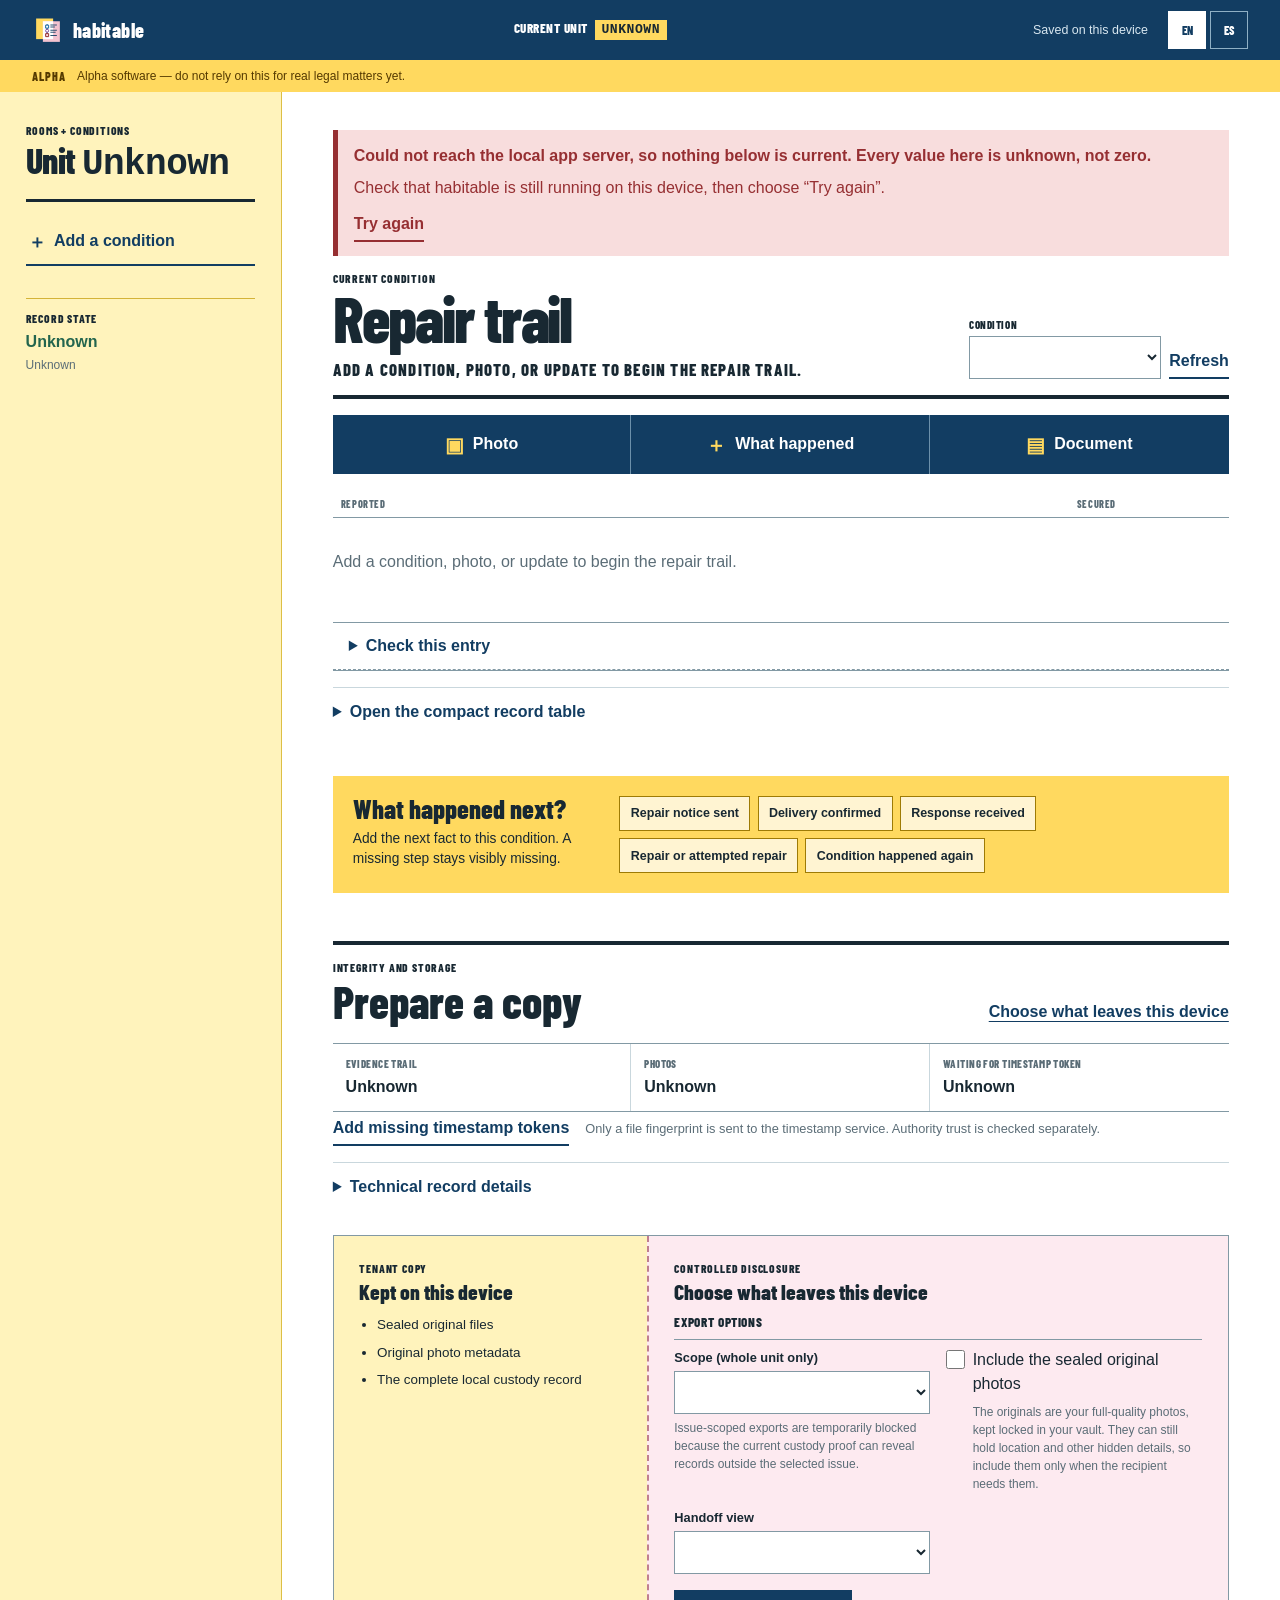
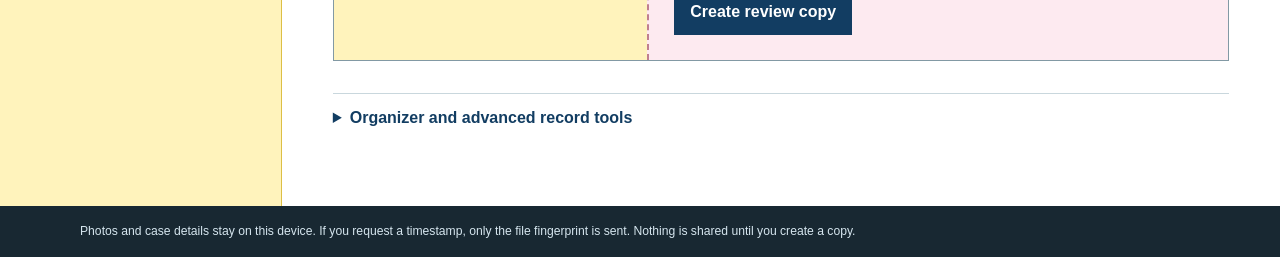
==== commit a233c8d9: "fix(app): say what is unknown when the server is unreachable, and keep help beside its control (#269" ====
--- a/app/index.html
+++ b/app/index.html
@@ -73,13 +73,40 @@
       <div class="repair-desk">
         <div id="announcer" class="announcer" role="status" aria-live="polite"
              aria-atomic="true"></div>
+        <!-- Issues #243, #269: status changes are announced here and not through
+             #announcer. #announcer clears and re-sets its node on a 30ms timer for
+             every action result, so a result landing in the same tick would silently
+             swallow them. This region carries status changes only — the awaiting ->
+             timestamped transition, and a status that could not be loaded at all. It
+             stays visually hidden because the page already shows both to a sighted
+             reader: the status grid for the first, #status-error for the second. -->
+        <p id="status-announcer" class="sr-only" role="status" aria-live="polite"
+           aria-atomic="true"></p>
+
+        <!-- Issue #269: when the first /api/status call fails, every readout used
+             to sit at its "Loading…" fallback forever and the only notice was an
+             announcement that had already cleared. A placeholder where a custody
+             status belongs is a claim-shaped absence, so the failure is a state
+             the page keeps: it says what is unknown and carries its own way back.
+             Not itself a live region: #status-announcer above speaks the same
+             sentence, and this is the visible half of that one message. -->
+        <div id="status-error" class="status-error" hidden>
+          <p class="status-error-line" data-i18n="status_unreachable">Could not reach the
+            local app server, so nothing below is current. Every value here is unknown, not
+            zero.</p>
+          <p class="status-error-next" data-i18n="status_unreachable_next">Check that
+            habitable is still running on this device, then choose “Try again”.</p>
+          <button type="button" id="status-retry" class="text-button"
+                  data-i18n="status_unreachable_retry">Try again</button>
+        </div>
 
         <header class="trail-header">
           <div class="trail-title">
             <p id="trail-room" data-i18n="current_condition">Current condition</p>
             <h2 id="atlas-h" data-i18n="atlas_heading">Repair trail</h2>
-            <p id="trail-condition" data-i18n="atlas_empty">Add a condition to begin its
-              repair trail.</p>
+            <p id="trail-condition" data-i18n="atlas_empty">
+              Add a condition, photo, or update to begin the repair trail.
+            </p>
           </div>
           <div class="condition-picker">
             <label for="atlas-filter-issue" data-i18n="atlas_filter_issue">Condition</label>
@@ -159,7 +186,7 @@
           </div>
           <div class="next-actions">
             <button type="button" data-timeline-type="notice_sent"
-                    data-i18n="event_notice_sent">Repair request sent</button>
+                    data-i18n="event_notice_sent">Repair notice sent</button>
             <button type="button" data-timeline-type="delivery_confirmed"
                     data-i18n="event_delivery_confirmed">Delivery confirmed</button>
             <button type="button" data-timeline-type="response_received"
@@ -174,36 +201,47 @@
         <section id="coordinate" class="prepare-copy" aria-labelledby="status-h">
           <header>
             <div>
-              <p class="copy-label" data-i18n="coordinate_kicker">Before sharing</p>
+              <p class="copy-label" data-i18n="coordinate_kicker">Integrity and storage</p>
               <h2 id="status-h" data-i18n="status_heading">Prepare a copy</h2>
             </div>
             <a href="#share" class="prepare-link" data-i18n="export_heading">Choose what
               leaves this device</a>
           </header>
 
+          <!-- Issue #270: the waiting-for-timestamp readout is deliberately last.
+               This grid collapses to one column below 680px, and #st-awaiting-help
+               follows the whole grid; with the readout in the middle, the help it
+               describes reflowed under "Photos" and read as an explanation of the
+               photo count on every narrow screen. -->
           <div class="plain-checks">
             <p>
-              <span data-i18n="status_custody">Chain of custody</span>
+              <span data-i18n="status_custody">Evidence trail</span>
               <strong id="st-custody">—</strong>
-            </p>
-            <p>
-              <span data-i18n="status_awaiting">Waiting for a timestamp token</span>
-              <strong id="st-awaiting" aria-describedby="st-awaiting-help">—</strong>
             </p>
             <p>
               <span data-i18n="status_captures">Photos</span>
               <strong id="st-captures">—</strong>
             </p>
+            <p>
+              <span data-i18n="status_awaiting">Waiting for timestamp token</span>
+              <strong id="st-awaiting" aria-describedby="st-awaiting-help">—</strong>
+            </p>
           </div>
           <p class="status-help" id="st-awaiting-help"
-             data-i18n="status_awaiting_help">Photos are sealed locally while an independent
-            timestamp is pending.</p>
+             data-i18n="status_awaiting_help">
+               Your photo is already sealed and safe on this device. A timestamp token can
+               attach next time you're online; its validity and authority trust are separate
+               checks.
+             </p>
           <div class="resolve-row">
             <button type="button" id="resolve-btn" class="text-button"
-                    aria-describedby="resolve-help" data-i18n="resolve_deferred">Fetch missing
-              timestamps</button>
-            <p id="resolve-help" data-i18n="resolve_help">Only a file fingerprint is sent
-              to the timestamp service.</p>
+                    aria-describedby="resolve-help" data-i18n="resolve_deferred">
+                      Add missing timestamp tokens
+                    </button>
+            <p id="resolve-help" data-i18n="resolve_help">
+              Only a file fingerprint is sent to the timestamp service. Authority trust is
+              checked separately.
+            </p>
           </div>
 
           <details class="technical-record">
@@ -215,10 +253,10 @@
             <dl id="status-grid">
               <div><dt data-i18n="status_unit">Unit</dt><dd id="st-unit"
                 data-i18n="status_loading">Loading…</dd></div>
-              <div><dt data-i18n="status_fingerprint">Device fingerprint</dt>
+              <div><dt data-i18n="status_fingerprint">Device ID</dt>
                 <dd id="st-fingerprint" class="mono" data-i18n="status_loading">Loading…</dd></div>
               <div><dt data-i18n="status_issues">Conditions</dt><dd id="st-issues">—</dd></div>
-              <div><dt data-i18n="status_timestamped">Timestamp attached</dt>
+              <div><dt data-i18n="status_timestamped">Timestamp token attached</dt>
                 <dd id="st-timestamped">—</dd></div>
               <div><dt data-i18n="status_storage">Storage</dt><dd id="st-storage">—</dd></div>
               <div><dt data-i18n="status_network">Network</dt><dd id="st-network">—</dd></div>
@@ -226,7 +264,10 @@
             <div class="storage-track" aria-hidden="true"><span id="storage-sealed"></span><span
               id="storage-shared"></span></div>
             <p class="muted" id="storage-note"
-               data-i18n="storage_doubling_note">Sealed originals are kept twice by design.</p>
+               data-i18n="storage_doubling_note">
+                 Sealed originals are kept twice by design: the encrypted original, plus a
+                 shareable copy when you export.
+               </p>
           </details>
 
           <section id="share" class="copy-envelope" aria-labelledby="export-h">
@@ -240,30 +281,42 @@
               </ul>
             </div>
             <div class="leaving-side">
-              <p class="copy-label" data-i18n="share_kicker">Review copy</p>
+              <p class="copy-label" data-i18n="share_kicker">Controlled disclosure</p>
               <h3 id="export-h" data-i18n="export_heading">Choose what leaves this device</h3>
               <form id="export-form" novalidate>
                 <fieldset>
-                  <legend data-i18n="export_legend">Copy options</legend>
+                  <legend data-i18n="export_legend">Export options</legend>
                   <div class="field">
                     <label for="ex-issue" data-i18n="field_issue_optional">Scope (whole unit only)</label>
                     <select id="ex-issue" name="issue_id" aria-describedby="ex-scope-help"></select>
                     <p class="field-help" id="ex-scope-help"
-                       data-i18n="export_scope_help">Issue-scoped exports are temporarily blocked.</p>
+                       data-i18n="export_scope_help">
+                         Issue-scoped exports are temporarily blocked because the current
+                         custody proof can reveal records outside the selected issue.
+                       </p>
                   </div>
+                  <!-- Issue #270: this help lives inside the checkbox's own grid
+                       item, not beside it. As a sibling two slots further on it
+                       tracked the checkbox only while the fieldset stayed two
+                       columns; at 320px the grid collapsed and a warning about
+                       sending location data reflowed under "Handoff view". -->
                   <div class="field-check">
                     <input type="checkbox" id="ex-originals" name="include_originals"
                            aria-describedby="ex-originals-help" />
-                    <label for="ex-originals" data-i18n="field_include_originals">Include sealed
-                      original photos</label>
+                    <label for="ex-originals" data-i18n="field_include_originals">
+                      Include the sealed original photos
+                    </label>
+                    <p class="field-help" id="ex-originals-help"
+                       data-i18n="field_include_originals_help">
+                         The originals are your full-quality photos, kept locked in your vault.
+                         They can still hold location and other hidden details, so include them
+                         only when the recipient needs them.
+                       </p>
                   </div>
                   <div class="field">
-                    <label for="ex-profile" data-i18n="field_handoff_profile">View for the recipient</label>
+                    <label for="ex-profile" data-i18n="field_handoff_profile">Handoff view</label>
                     <select id="ex-profile"></select>
                   </div>
-                  <p class="field-help" id="ex-originals-help"
-                     data-i18n="field_include_originals_help">Originals can hold location and
-                    other hidden details.</p>
                 </fieldset>
                 <button type="submit" class="make-copy" data-i18n="export_submit">Create review copy</button>
               </form>
@@ -277,7 +330,7 @@
           <div class="advanced-grid">
             <form id="relationship-form" novalidate>
               <fieldset>
-                <legend data-i18n="relationship_heading">Connect records manually</legend>
+                <legend data-i18n="relationship_heading">Connect evidence records</legend>
                 <div class="field">
                   <label for="rel-issue" data-i18n="field_issue">Condition</label>
                   <select id="rel-issue" required></select>
@@ -316,7 +369,7 @@
 
             <form id="profile-form" novalidate>
               <fieldset>
-                <legend data-i18n="profile_heading">Recipient workflow</legend>
+                <legend data-i18n="profile_heading">Choose a workflow</legend>
                 <div class="field">
                   <label for="profile-select" data-i18n="field_profile">Workflow</label>
                   <select id="profile-select" required></select>
@@ -351,15 +404,21 @@
             <input type="file" id="cap-file" name="file" accept="image/*"
                    capture="environment" required aria-required="true" />
           </div>
+          <!-- Issue #270: grouped with its checkbox for the same reason as
+               #ex-originals-help. This one happened to survive the 320px reflow
+               by being the last thing in its fieldset; that is luck, not
+               structure, and the next field added after it would have taken it. -->
           <div class="field-check practice-control">
             <input type="checkbox" id="cap-devtsa" name="dev_tsa"
                    aria-describedby="cap-devtsa-help" />
             <label for="cap-devtsa" data-i18n="field_dev_tsa">Use a practice timestamp
               (offline testing)</label>
-          </div>
-          <p class="field-help" id="cap-devtsa-help"
-             data-i18n="field_dev_tsa_help">For trying out the app without internet. A
-            practice timestamp is not trusted.</p>
+            <p class="field-help" id="cap-devtsa-help"
+               data-i18n="field_dev_tsa_help">
+                 For trying out the app without internet. A practice timestamp is untrusted and
+                 never evidence-ready. Leave it off for real evidence.
+               </p>
+          </div>
         </fieldset>
         <button type="submit" class="dialog-submit"
                 data-i18n="capture_submit">Save photo to this condition</button>
@@ -425,10 +484,12 @@
           </div>
           <details class="link-evidence field-wide">
             <summary data-i18n="timeline_links_heading">Link related evidence (optional)</summary>
-            <p class="field-help" data-i18n="timeline_links_help">Links keep the condition,
-              notice, delivery, and response together.</p>
+            <p class="field-help" data-i18n="timeline_links_help">
+              Links keep the condition, notice, delivery, and response together in the exported
+              packet.
+            </p>
             <div class="field">
-              <label for="tl-captures" data-i18n="field_link_captures">Related photos</label>
+              <label for="tl-captures" data-i18n="field_link_captures">Related captures</label>
               <select id="tl-captures" name="capture_ids" multiple></select>
             </div>
             <div class="field">
@@ -522,26 +583,40 @@
             <input type="text" id="ai-room" name="room" autocomplete="off" />
           </div>
           <div class="field">
-            <label for="ai-category" data-i18n="field_category">Condition</label>
+            <label for="ai-category" data-i18n="field_category">Category</label>
             <input type="text" id="ai-category" name="category" required
-                   aria-required="true" autocomplete="off" />
-          </div>
-          <div class="field">
-            <label for="ai-title" data-i18n="field_title">Short name</label>
+                   aria-required="true" autocomplete="off" list="ai-category-options"
+                   autocapitalize="none" aria-describedby="ai-category-help" />
+            <datalist id="ai-category-options">
+              <option value="heat" label="Heat" data-i18n-label="category_heat"></option>
+              <option value="mold" label="Mold" data-i18n-label="category_mold"></option>
+              <option value="pests" label="Pests" data-i18n-label="category_pests"></option>
+              <option value="water" label="Water" data-i18n-label="category_water"></option>
+              <option value="electrical" label="Electrical"
+                      data-i18n-label="category_electrical"></option>
+              <option value="structural" label="Structural"
+                      data-i18n-label="category_structural"></option>
+            </datalist>
+            <p class="field-help" id="ai-category-help"
+               data-i18n="field_category_help">Suggestions, not a limit. If none of
+              them fits, write what you see.</p>
+          </div>
+          <div class="field">
+            <label for="ai-title" data-i18n="field_title">Title</label>
             <input type="text" id="ai-title" name="title" autocomplete="off" />
           </div>
           <div class="field">
-            <label for="ai-severity" data-i18n="field_severity">Urgency</label>
+            <label for="ai-severity" data-i18n="field_severity">Severity</label>
             <select id="ai-severity" name="severity">
               <option value="" data-i18n="severity_unset">Not set</option>
               <option value="low" data-i18n="severity_low">Low</option>
-              <option value="medium" data-i18n="severity_medium">Medium</option>
-              <option value="high" data-i18n="severity_high">High</option>
-              <option value="urgent" data-i18n="severity_urgent">Urgent</option>
+              <option value="moderate" data-i18n="severity_moderate">Moderate</option>
+              <option value="severe" data-i18n="severity_severe">Severe</option>
+              <option value="emergency" data-i18n="severity_emergency">Emergency</option>
             </select>
           </div>
           <div class="field field-wide">
-            <label for="ai-description" data-i18n="field_description">What can you observe?</label>
+            <label for="ai-description" data-i18n="field_description">Description</label>
             <textarea id="ai-description" name="description" rows="3"></textarea>
           </div>
         </fieldset>
--- a/app/styles.css
+++ b/app/styles.css
@@ -327,6 +327,21 @@
   border-inline-start-color: var(--bad);
 }
 
+/* Issue #269: the failed-status state is a state, not a flash. It shares the
+   announcer's error palette but stays put until the status actually loads,
+   because the sentence a reader needs ("nothing below is current") has to still
+   be there when they look up from the numbers it is about. */
+.status-error {
+  margin-block-end: 1rem;
+  padding: .85rem 1rem;
+  color: var(--bad);
+  background: var(--bad-soft);
+  border-inline-start: .35rem solid var(--bad);
+}
+.status-error p { margin: 0 0 .5rem; }
+.status-error-line { font-weight: 700; }
+.status-error .text-button { color: inherit; }
+
 .trail-header {
   display: grid;
   grid-template-columns: minmax(0, 1fr) auto;
@@ -814,6 +829,13 @@
   inline-size: 1.2rem;
   block-size: 1.2rem;
   margin: .12rem 0 0;
+}
+/* Issue #270: a checkbox's help now lives inside its own grid item, so no
+   reflow can put another control between them. Column 2 lines it up under the
+   label rather than under the box. */
+.field-check > .field-help {
+  grid-column: 2;
+  margin-block-start: 0;
 }
 .link-evidence {
   grid-column: 1 / -1;
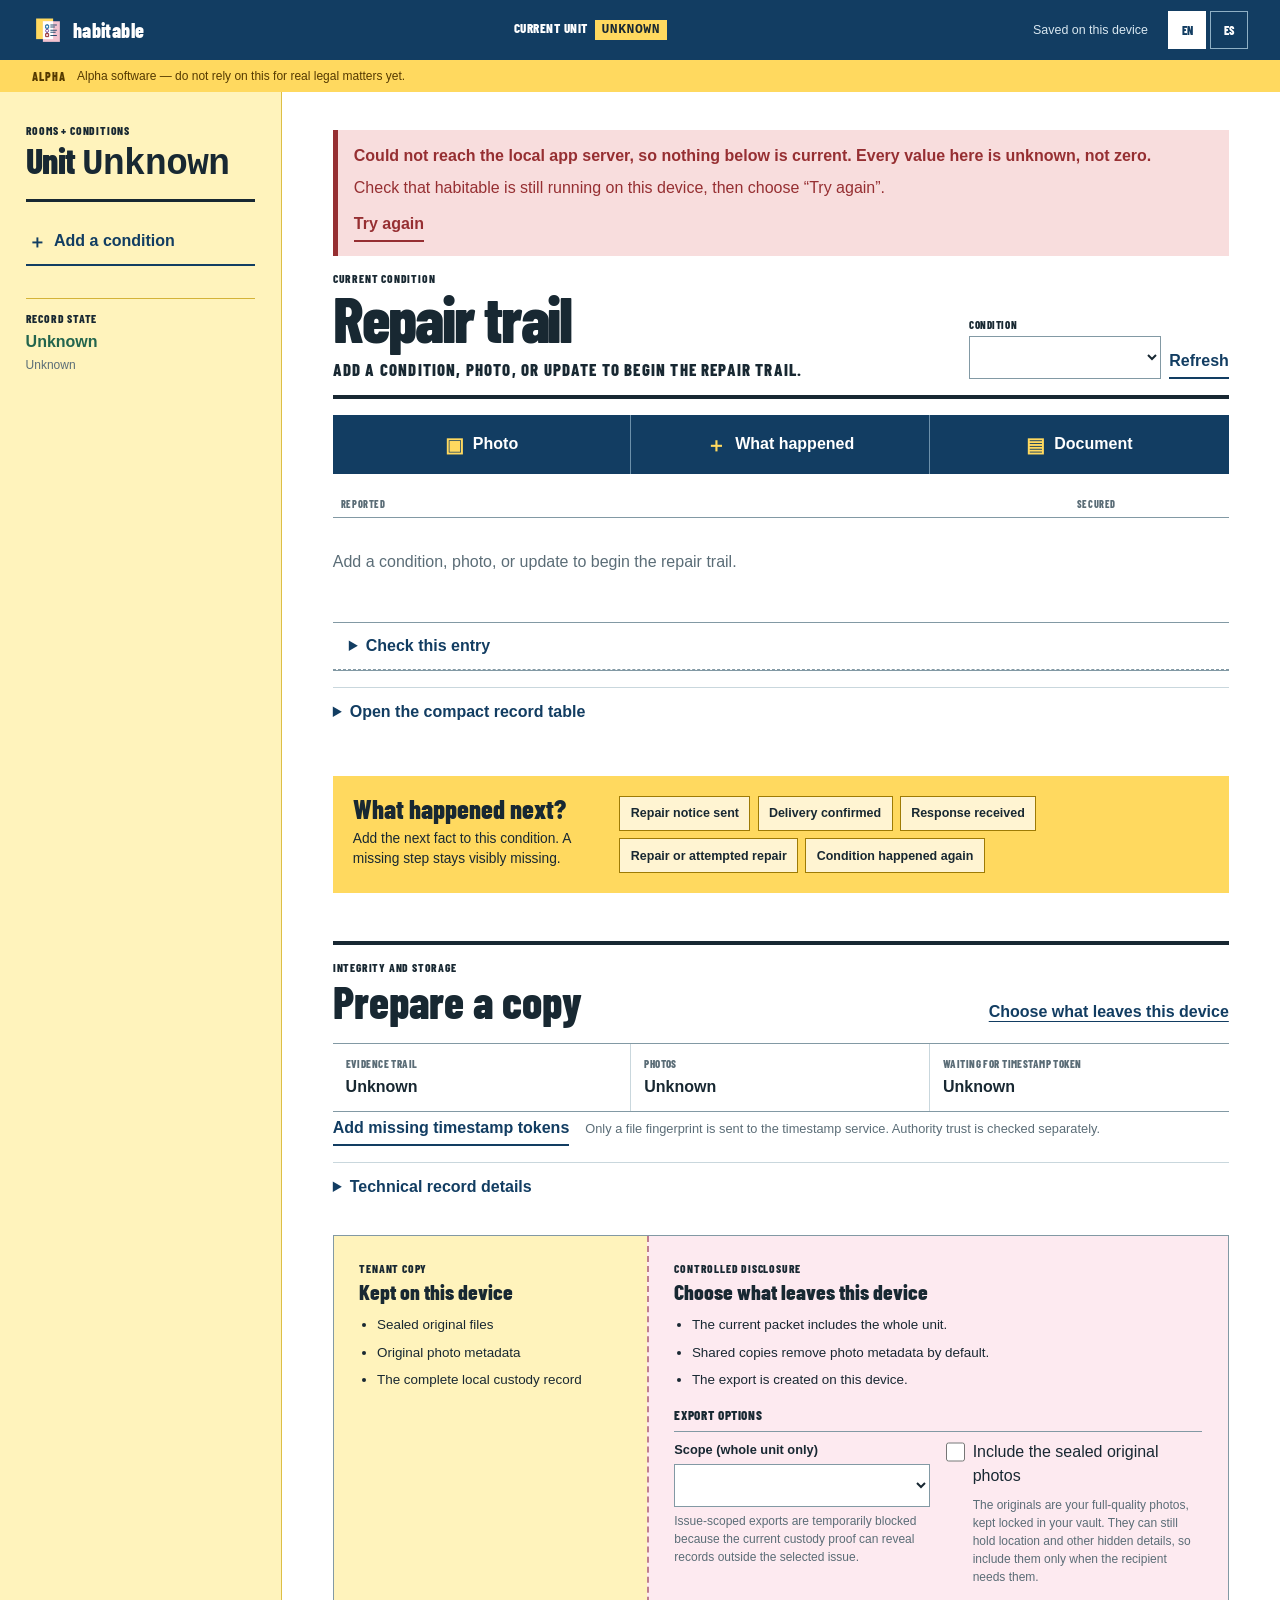
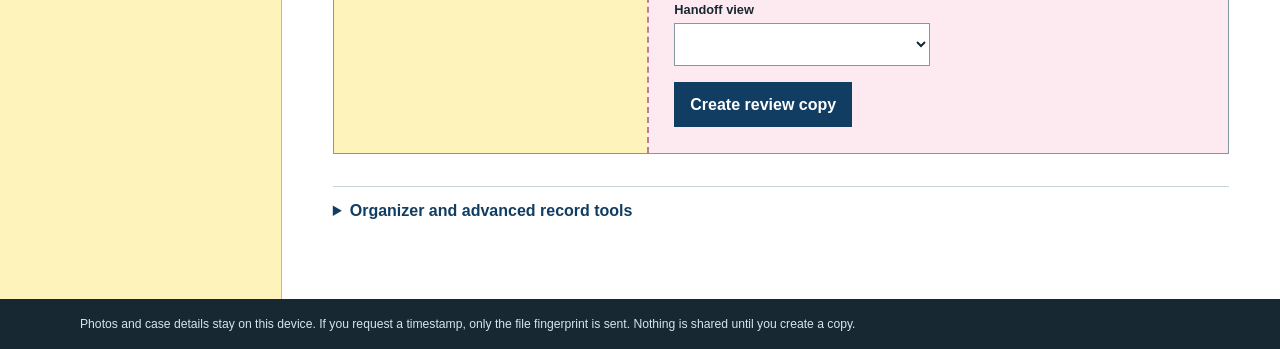
==== commit 91e61636: "fix(app): render the four limits nobody could read, and stop actions stranding focus (#274, #275) **" ====
--- a/app/index.html
+++ b/app/index.html
@@ -58,6 +58,16 @@
         <p id="issues-empty" class="empty-note" hidden data-i18n="issues_empty_next">No
           conditions yet. Add the first condition to begin.</p>
         <ul id="issues-list" class="issues-list"></ul>
+        <!-- Issue #274: habitable.strength's module contract is "never render a level
+             without it nearby". Every per-condition strength line in the list above is
+             one claim of the same kind, so the caveat sits once beneath the list rather
+             than being repeated on each row. It is hidden with the list, and only with
+             the list: a caveat is owed wherever the claim appears, so the only state
+             that may hide it is the one where no claim is on screen. -->
+        <p id="strength-caveat" class="strength-caveat" hidden
+           data-i18n="strength_caveat">Record strength reflects token presence, custody,
+          and corroborating timeline — not token validity, authority trust, a legal
+          judgment, or admissibility.</p>
         <button type="button" class="new-condition" data-open-dialog="issue-dialog">
           <span aria-hidden="true">＋</span>
           <span data-i18n="add_issue_heading">Add a condition</span>
@@ -283,6 +293,17 @@
             <div class="leaving-side">
               <p class="copy-label" data-i18n="share_kicker">Controlled disclosure</p>
               <h3 id="export-h" data-i18n="export_heading">Choose what leaves this device</h3>
+              <!-- Issue #274: the three disclosure facts about an export — its scope,
+                   what it strips, and where it is made. They answer the questions the
+                   form's controls raise before the controls are reached, which is why
+                   they sit above the form and not beside the submit button. Mirrors
+                   the kept-side list: what stays, then what goes. -->
+              <ul class="share-facts">
+                <li data-i18n="share_fact_scope">The current packet includes the whole unit.</li>
+                <li data-i18n="share_fact_metadata">Shared copies remove photo metadata by
+                  default.</li>
+                <li data-i18n="share_fact_local">The export is created on this device.</li>
+              </ul>
               <form id="export-form" novalidate>
                 <fieldset>
                   <legend data-i18n="export_legend">Export options</legend>
--- a/app/styles.css
+++ b/app/styles.css
@@ -272,6 +272,35 @@
   color: var(--muted);
   font-size: .72rem;
 }
+/* Issue #274: the per-condition record-strength counts. Deliberately plain text and
+   deliberately not colour-banded: the bands (minimal / developing / strong) would be
+   carried by colour alone, and the counts already say the same thing in words. */
+.issue-strength {
+  margin: 0;
+  padding: 0 .15rem .7rem;
+  color: var(--muted);
+  font: .7rem/1.35 var(--data);
+}
+/* The strength line is a sibling of the button, not a child of it (its counts must
+   not join the button's accessible name), so the selected card's highlight has to be
+   continued onto it by hand or the row appears to end mid-card. */
+.issue-select[aria-pressed="true"] + .issue-strength {
+  padding-inline: .65rem;
+  background: var(--white);
+  box-shadow: inset .35rem 0 0 var(--carbon);
+}
+[dir="rtl"] .issue-select[aria-pressed="true"] + .issue-strength {
+  box-shadow: inset -.35rem 0 0 var(--carbon);
+}
+/* The one caveat for every strength line above it. Never softened, never hidden while
+   a strength line is on screen -- see habitable.strength's module docstring. */
+.strength-caveat {
+  margin: .8rem 0 0;
+  padding-block-start: .7rem;
+  border-block-start: 1px solid #d4b338;
+  color: var(--muted);
+  font-size: .72rem;
+}
 .new-condition {
   inline-size: 100%;
   display: flex;
@@ -733,8 +762,14 @@
   margin: .1rem 0 .8rem;
   font: 800 1.35rem/1.05 var(--utility);
 }
-.kept-side ul { margin: 0; padding-inline-start: 1.1rem; font-size: .84rem; }
-.kept-side li + li { margin-block-start: .45rem; }
+.kept-side ul,
+.share-facts { margin: 0; padding-inline-start: 1.1rem; font-size: .84rem; }
+.kept-side li + li,
+.share-facts li + li { margin-block-start: .45rem; }
+/* Issue #274: the export's disclosure facts. Same weight as the kept-side list --
+   what leaves is stated as plainly as what stays -- and above the form, so the
+   scope and the metadata rule are read before the controls that act on them. */
+.share-facts { margin-block-end: 1.1rem; }
 .leaving-side fieldset { grid-template-columns: 1fr 1fr; }
 .make-copy,
 .dialog-submit {
